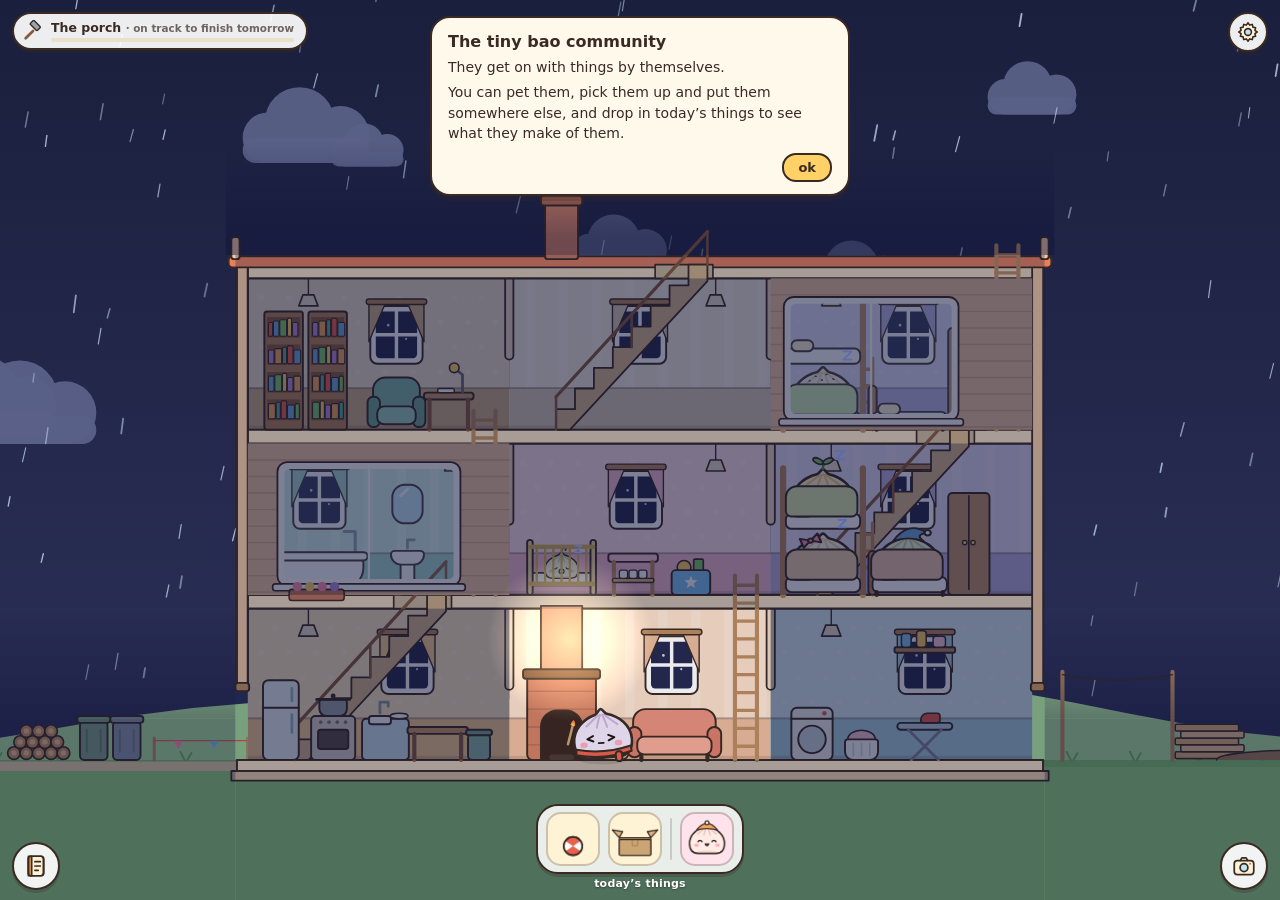
==== community/index.html @ a278aab9 "Volume sliders for music and sound effects in settings (v12) Full volume is the newly measured level" ====
<!DOCTYPE html>
<html lang="en">
<head>
  <meta charset="UTF-8" />
  <meta name="viewport" content="width=device-width, initial-scale=1.0, maximum-scale=1.0, user-scalable=no, viewport-fit=cover" />
  <meta name="apple-mobile-web-app-title" content="tiny bao">
  <meta name="apple-mobile-web-app-capable" content="yes">
  <meta name="theme-color" content="#70D4F1">
  <link rel="apple-touch-icon" href="/lilbao_351.png">
  <link rel="icon" type="image/png" href="/lilbao_351.png">
  <title>tiny bao community</title>
  <link rel="stylesheet" href="style.css?v=12">
</head>
<body>
  <canvas id="c" aria-label="A building full of tiny baos going about their day"></canvas>
  <button class="round" id="bSettings" aria-label="Settings" title="Settings"><svg viewBox="0 0 24 24"><path d="M12 2.8l1.6 2.3 2.7-.7.6 2.7 2.7.6-.7 2.7 2.3 1.6-2.3 1.6.7 2.7-2.7.6-.6 2.7-2.7-.7L12 21.2l-1.6-2.3-2.7.7-.6-2.7-2.7-.6.7-2.7L2.8 12l2.3-1.6-.7-2.7 2.7-.6.6-2.7 2.7.7z" fill="#FFF3D6"/><circle cx="12" cy="12" r="3.4" fill="#BFE6F5"/></svg><i class="dot" aria-hidden="true"></i></button>
  <div id="settings" hidden>
    <div class="bc st">
      <h2>Settings</h2>
      <div class="st-row"><span>Music</span><input type="range" class="vol" id="volMusic" min="0" max="100" step="1" aria-label="Music volume"><button class="sw" id="swMusic" role="switch" aria-checked="false"><i></i></button></div>
      <div class="st-row"><span>Sound effects</span><input type="range" class="vol" id="volSound" min="0" max="100" step="1" aria-label="Sound effects volume"><button class="sw" id="swSound" role="switch" aria-checked="true"><i></i></button></div>
      <h3>Updates</h3>
      <div class="st-row"><span id="stVersion"></span><button id="stUpdate">check for updates</button></div>
      <h3>Your community</h3>
      <p class="st-note">Every bao, the house, the photos and the diary live in this browser only. Save a copy to keep them safe or to move them to another device.</p>
      <div class="st-btns"><button id="stExport">save a copy</button><button id="stImport">restore from a copy</button></div>
      <div class="cardBtns"><button id="stDone">done</button></div>
    </div>
  </div>
  <button id="plans" aria-label="What the baos are building"></button>
  <div id="plansCard" hidden><div class="bc pc" id="pcBody"></div></div>
  <div id="tag" hidden></div>
  <div id="baoCard" hidden>
    <div class="bc">
      <canvas id="bcPic" width="160" height="140" aria-hidden="true"></canvas>
      <h2 id="bcTitle"></h2>
      <p id="bcAbout"></p>
      <label class="bcName">Name <input id="bcName" maxlength="14" autocomplete="off" spellcheck="false"></label>
      <div id="bcSwatches" role="radiogroup" aria-label="Colour"></div>
      <p id="bcErr"></p>
      <div class="cardBtns"><button id="bcCancel">not now</button><button id="bcOk">done</button></div>
    </div>
  </div>
  <div id="photoView" hidden>
    <img id="pvImg" alt="A photo of the community">
    <div class="pvBar"><span id="pvWhen"></span><span class="pvBtns"><button id="pvDel">delete</button><button id="pvClose" aria-label="Close"><svg viewBox="0 0 24 24" width="16" height="16"><path d="M5 5l14 14M19 5L5 19" stroke="currentColor" stroke-width="3" stroke-linecap="round"/></svg></button></span></div>
  </div>
  <div id="hint" hidden></div>

  <div id="card" hidden>
    <h2 id="cardTitle"></h2>
    <div id="cardBody"></div>
    <div class="cardBtns"><button id="cardDiary" hidden>read the diary</button><button id="cardOk">ok</button></div>
  </div>

  <div id="bar">
    <button class="round" id="bDiary" title="Diary" aria-label="Open the diary">
      <svg viewBox="0 0 24 24"><rect x="5" y="3" width="14" height="18" rx="2.5" fill="#FFF3D6"/><path d="M5 3h3v18H5z" fill="#F2A65A"/><path d="M11 8h5M11 12h5M11 16h3"/><rect x="5" y="3" width="14" height="18" rx="2.5" fill="none"/></svg>
    </button>
    <div id="tray">
      <div id="slots"></div>
      <div id="trayNote">today’s things</div>
    </div>
    <div class="right">
      <button class="round" id="bCam" title="Camera" aria-label="Take a photo">
        <svg viewBox="0 0 24 24"><rect x="3" y="7" width="18" height="13" rx="3" fill="#FFF3D6"/><path d="M8.5 7l1.5-2.5h4L15.5 7"/><circle cx="12" cy="13.5" r="3.6" fill="#BFE6F5"/><circle cx="17.6" cy="10" r=".9" fill="#E8604C" stroke="none"/></svg>
      </button>
    </div>
  </div>

  <div id="diary" hidden>
    <div class="book">
      <div class="bookTop"><span class="grab" aria-hidden="true"></span><div class="plate"><button class="jump" id="bookFirst" aria-label="First page" title="First page">«</button><h2 id="diaryTitle">Diary</h2><button class="jump" id="bookLast" aria-label="Latest page" title="Latest page">»</button></div><span id="bookNav"></span></div>
      <div class="pagesWrap"><span class="ribbon" aria-hidden="true"></span><div id="bookPages"></div><span class="edges" aria-hidden="true"></span></div>
      <p class="swipeHint" id="swipeHint" hidden>swipe down to close</p>
    </div>
    <input type="file" id="importFile" accept="application/json,.json" hidden>
  </div>
  </div>
  <script type="module" src="js/main.js?v=12"></script>
</body>
</html>
---- community/style.css ----
* { box-sizing: border-box; margin: 0; padding: 0; -webkit-tap-highlight-color: transparent; }
:root { --ink: #3a2a22; --paper: #FFF9EC; --font: ui-rounded, "SF Pro Rounded", "Hiragino Maru Gothic ProN", "Arial Rounded MT Bold", "Varela Round", "Nunito", system-ui, sans-serif; }
html, body { height: 100%; overflow: hidden; background: #70D4F1; font-family: var(--font); color: var(--ink); overscroll-behavior: none; }
canvas#c { position: fixed; inset: 0; width: 100%; height: 100%; display: block; touch-action: none; user-select: none; -webkit-user-select: none; }
button { font: inherit; color: inherit; cursor: pointer; border: none; background: none; }

#bar { position: fixed; left: 0; right: 0; bottom: 0; display: flex; align-items: flex-end; justify-content: space-between; gap: 8px;
  padding: 10px 12px calc(10px + env(safe-area-inset-bottom)); pointer-events: none; }
#bar > * { pointer-events: auto; }
.round { width: 48px; height: 48px; border-radius: 50%; background: rgba(255,255,255,.92); border: 2px solid var(--ink); display: grid; place-items: center;
  box-shadow: 0 3px 0 rgba(58,42,34,.25); transition: transform .12s; flex: none; }
.round:active { transform: translateY(2px); box-shadow: 0 1px 0 rgba(58,42,34,.25); }
.round svg { width: 26px; height: 26px; fill: none; stroke: var(--ink); stroke-width: 1.6; stroke-linecap: round; stroke-linejoin: round; }
.right { display: flex; gap: 8px; }

@keyframes pulse { 50% { box-shadow: 0 3px 0 rgba(58,42,34,.25), 0 0 0 6px rgba(255,120,90,.35); } }

#tray { display: flex; flex-direction: column; align-items: center; gap: 3px; min-width: 0; max-width: calc(100vw - 140px); }
#slots { max-width: 100%; flex-wrap: wrap; justify-content: center; display: flex; gap: 8px; padding: 6px 8px; background: rgba(255,255,255,.88); border: 2px solid var(--ink); border-radius: 22px; box-shadow: 0 3px 0 rgba(58,42,34,.25); }
.slot { width: 54px; height: 54px; border-radius: 15px; background: #FFF3D6; border: 2px solid rgba(58,42,34,.25); display: grid; place-items: center; touch-action: none; cursor: grab; transition: transform .12s; }
.slot canvas { pointer-events: none; width: 100% !important; height: 100% !important; display: block; }
.slot { overflow: hidden; padding: 1px; }
.slot.armed { background: #FFE08A; border-color: var(--ink); transform: translateY(-6px) scale(1.06); }
.slot.used { background: transparent; border-style: dashed; cursor: default; }
#trayNote { font-size: 11px; font-weight: 700; color: #fff; text-shadow: 0 1px 2px rgba(40,30,20,.55); letter-spacing: .02em; }
#ghost { position: fixed; pointer-events: none; z-index: 30; transform: translate(-50%, -70%) scale(1.15); filter: drop-shadow(0 6px 4px rgba(0,0,0,.2)); }

#tag { position: fixed; z-index: 5; transform: translate(-50%, -100%); background: #fff; border: 2px solid var(--ink); border-radius: 14px; padding: 4px 10px; font-size: 13px; font-weight: 700;
  white-space: nowrap; pointer-events: none; box-shadow: 0 2px 0 rgba(58,42,34,.2); }
#tag small { font-weight: 500; opacity: .75; font-size: 12px; }
#tag .edit { pointer-events: auto; margin-left: 6px; border: 1.5px solid var(--ink); border-radius: 50%; width: 24px; height: 24px; font-size: 12px; line-height: 1; background: #FFF3D6; vertical-align: middle; }
#hint { position: fixed; left: 50%; bottom: calc(112px + env(safe-area-inset-bottom)); transform: translateX(-50%); background: rgba(58,42,34,.85); color: #fff; padding: 6px 14px; border-radius: 16px; font-size: 13px; font-weight: 600; pointer-events: none; white-space: nowrap; }

#card { position: fixed; z-index: 20; left: 50%; top: max(16px, env(safe-area-inset-top)); transform: translateX(-50%); width: min(420px, calc(100vw - 24px)); background: var(--paper);
  border: 2px solid var(--ink); border-radius: 20px; padding: 14px 16px 12px; box-shadow: 0 5px 0 rgba(58,42,34,.22); animation: drop .35s cubic-bezier(.3,1.4,.5,1); }
@keyframes drop { from { transform: translate(-50%, -30px); opacity: 0; } }
#card h2 { font-size: 16px; margin-bottom: 6px; }
#cardBody { font-size: 14px; line-height: 1.45; }
#cardBody p { margin: 5px 0; }
.cardBtns { display: flex; justify-content: flex-end; gap: 8px; margin-top: 10px; }
.cardBtns button { border: 2px solid var(--ink); border-radius: 14px; padding: 5px 14px; font-weight: 700; font-size: 13px; background: #fff; }
#cardOk { background: #FFD166; }

#diary { position: fixed; inset: 0; z-index: 40; background: rgba(40,30,50,.35); display: grid; place-items: end center; }
#diary[hidden], #card[hidden], #tag[hidden], #hint[hidden] { display: none; }


@keyframes up { from { transform: translateY(40px); opacity: 0; } }



.bookHead button { width: 34px; height: 34px; padding: 0; border-radius: 50%; font-size: 20px; line-height: 1; border: 2px solid var(--ink); background: #fff; font-weight: 700; }
#bookPages { position: relative; margin: 0 auto; touch-action: none; user-select: none; -webkit-user-select: none; cursor: grab; }
#bookPages .layer { position: absolute; inset: 0; overflow: hidden; }

.page.measure { position: absolute; visibility: hidden; left: -9999px; }


.page.back { transform-origin: 0 0; background-color: #FDF4E1; }
.page.blank { background-image: none; background-color: #F6EBD3; }
.backwrap { position: absolute; inset: 0; filter: drop-shadow(0 0 6px rgba(60,40,20,.35)); pointer-events: none; }
.page .shade { position: absolute; inset: 0; pointer-events: none; }
.page h3 { font-size: 12px; text-transform: uppercase; letter-spacing: .08em; color: #B5654A; margin: 0; line-height: 30px; }
.page p { font-size: 16px; line-height: 30px; margin: 0; }
.page p.empty { opacity: .6; font-style: italic; }

.nm { font-weight: 800; }
.page .earlier { display: block; margin: 0 auto; border: 2px solid var(--ink); border-radius: 14px; background: #fff; padding: 2px 14px; font-weight: 700; font-size: 13px; line-height: 24px; }
.nm.live { cursor: pointer; text-decoration: underline dotted 1.5px; text-underline-offset: 3px; }
.photos { display: grid; grid-template-columns: 1fr 1fr; gap: 12px; padding-top: 6px; }
.photos figure { background: #fff; padding: 6px 6px 4px; border: 1.5px solid rgba(58,42,34,.35); box-shadow: 0 2px 4px rgba(0,0,0,.12); transform: rotate(-1.2deg); }
.photos figure:nth-child(even) { transform: rotate(1.4deg); }
.photos img { width: 100%; display: block; aspect-ratio: 4 / 3; object-fit: cover; }
.photos figcaption { font-size: 11px; text-align: center; padding-top: 3px; opacity: .7; }


#home { position: fixed; left: 12px; top: max(10px, env(safe-area-inset-top)); z-index: 3; font-size: 12px; font-weight: 800; color: #fff; text-decoration: none; text-shadow: 0 1px 2px rgba(40,30,20,.5); opacity: .85; }




.slot.bao { background: #FFE3EC; }
.slot.bao.used { background: transparent; }
#slots .sep { width: 2px; align-self: stretch; margin: 6px 0; background: rgba(58,42,34,.18); border-radius: 2px; }
@media (max-width: 430px) { #slots { gap: 5px; padding: 5px 6px; } .slot { width: 49px; height: 49px; border-radius: 13px; } }




#baoCard { position: fixed; inset: 0; z-index: 45; background: rgba(40,30,50,.35); display: grid; place-items: center; padding: 16px; }
#baoCard[hidden], #photoView[hidden] { display: none; }
.bc { width: min(360px, 100%); background: var(--paper); border: 2px solid var(--ink); border-radius: 22px; padding: 14px 18px 14px; text-align: center; box-shadow: 0 6px 0 rgba(58,42,34,.22); animation: drop .35s cubic-bezier(.3,1.4,.5,1); }
#bcPic { width: 160px; height: 140px; display: block; margin: -2px auto 0; }
.bc h2 { font-size: 20px; margin: 2px 0 4px; }
#bcAbout { font-size: 14px; line-height: 1.4; opacity: .85; margin-bottom: 10px; }
.bcName { display: flex; align-items: center; gap: 8px; justify-content: center; font-weight: 700; font-size: 14px; }
.bcName input { font: inherit; font-weight: 700; font-size: 17px; width: 11em; padding: 6px 10px; border: 2px solid var(--ink); border-radius: 12px; background: #fff; text-align: center; color: var(--ink); }
#bcSwatches { display: flex; flex-wrap: wrap; justify-content: center; gap: 8px; margin: 12px 0 2px; }
#bcSwatches button { width: 30px; height: 30px; border-radius: 50%; border: 2px solid rgba(58,42,34,.45); padding: 0; }
#bcSwatches button.on { border-color: var(--ink); box-shadow: 0 0 0 3px #FFD166; }
#bcErr { min-height: 18px; font-size: 13px; color: #C0392B; font-weight: 700; margin-top: 4px; }
.bc .cardBtns { justify-content: center; }
#bcOk { background: #FFD166; }
#bcOk:disabled { opacity: .4; cursor: default; }
#photoView { position: fixed; inset: 0; z-index: 60; background: rgba(20,14,10,.92); display: flex; flex-direction: column; align-items: center; justify-content: center; padding: max(12px, env(safe-area-inset-top)) 12px max(12px, env(safe-area-inset-bottom)); touch-action: none; }
#pvImg { max-width: 100%; max-height: calc(100% - 64px); border: 6px solid #fff; border-radius: 4px; box-shadow: 0 8px 30px rgba(0,0,0,.4); transition: transform .2s ease; }
.pvBar { display: flex; justify-content: space-between; align-items: center; gap: 12px; width: min(100%, 720px); margin-top: 12px; color: #fff; font-size: 14px; font-weight: 700; }
.pvBtns { display: flex; gap: 8px; }
.pvBar button { border: 2px solid #fff; color: #fff; background: transparent; border-radius: 14px; padding: 6px 14px; font-weight: 700; }
.pvBar button.sure { background: #E8604C; border-color: #E8604C; }
#pvClose { width: 36px; height: 36px; padding: 0; border-radius: 50%; display: grid; place-items: center; }
#pvClose svg { display: block; }

#plans { position: fixed; z-index: 4; left: 12px; top: max(12px, env(safe-area-inset-top)); max-width: calc(100vw - 140px); display: flex; align-items: center; gap: 7px; padding: 6px 12px 6px 8px;
  background: rgba(255,255,255,.92); border: 2px solid var(--ink); border-radius: 20px; box-shadow: 0 3px 0 rgba(58,42,34,.25); font-size: 12.5px; font-weight: 700; text-align: left; }
#plans .ic { flex: none; width: 22px; height: 22px; }
#plans .tx { overflow: hidden; text-overflow: ellipsis; white-space: nowrap; }
#plans .tx small { font-weight: 600; opacity: .7; }
#plans .bar { display: block; height: 4px; border-radius: 3px; background: #EADFCB; margin-top: 3px; overflow: hidden; }
#plans .bar i { display: block; height: 100%; background: #7CC96B; }
#plans.ask { background: #FFF1C2; animation: nudge 2.4s ease-in-out infinite; }
@keyframes nudge { 0%, 80%, 100% { transform: none; } 85% { transform: rotate(-2deg); } 90% { transform: rotate(2deg); } 95% { transform: rotate(-1deg); } }
#plansCard { position: fixed; inset: 0; z-index: 45; background: rgba(40,30,50,.35); display: grid; place-items: center; padding: 16px; }
#plansCard[hidden] { display: none; }
.pc { text-align: left; width: min(400px, 100%); }
.pc h2 { font-size: 18px; margin-bottom: 8px; }
.pc .now { background: #fff; border: 2px solid rgba(58,42,34,.25); border-radius: 14px; padding: 10px 12px; }
.pc .now b { font-size: 16px; }
.pc .now span { display: block; font-size: 13px; opacity: .8; margin-top: 2px; }
.pc .bar { height: 10px; border-radius: 6px; background: #EADFCB; margin: 8px 0 4px; overflow: hidden; border: 1.5px solid rgba(58,42,34,.3); }
.pc .bar i { display: block; height: 100%; background: #7CC96B; }
.pc .now small { font-size: 12.5px; font-weight: 700; }
.pc h3 { font-size: 14px; margin: 14px 0 8px; }
.pc .opts { display: grid; grid-template-columns: 1fr 1fr; gap: 8px; }
.pc .opts button { text-align: left; border: 2px solid var(--ink); border-radius: 14px; background: #fff; padding: 9px 10px; font-weight: 800; font-size: 14px; line-height: 1.25; }
.pc .opts button small { display: block; font-weight: 500; font-size: 12px; opacity: .75; margin-top: 3px; }
.pc .opts button.on { background: #FFE08A; box-shadow: 0 0 0 3px #FFD166; }
.pc .note { font-size: 12.5px; opacity: .8; margin-top: 10px; line-height: 1.4; }

/* ---------- the workshop ---------- */
.ws-banner { position: fixed; z-index: 70; left: 50%; top: calc(max(12px, env(safe-area-inset-top)) + 50px); transform: translateX(-50%); display: flex; align-items: center; gap: 6px; padding: 4px 6px 4px 12px;
  background: #3a2a22; color: #FFD166; border-radius: 16px; font-size: 12px; font-weight: 700; box-shadow: 0 3px 0 rgba(0,0,0,.2); white-space: nowrap; }
.ws-banner button { border: 1.5px solid #FFD166; color: #FFD166; background: transparent; border-radius: 12px; padding: 2px 10px; font-weight: 700; font-size: 12px; }
.ws-door { position: fixed; inset: 0; z-index: 75; background: rgba(40,30,50,.45); display: grid; place-items: center; padding: 16px; }
.ws-door .bc { text-align: left; } .ws-door p { font-size: 14px; line-height: 1.45; margin: 4px 0 10px; }
.ws-stack { flex-direction: column; align-items: stretch; } .ws-stack button { width: 100%; }
.ws-panel { position: fixed; z-index: 66; left: 50%; bottom: 0; transform: translateX(-50%); width: min(560px, 100vw); max-height: 62vh; overflow-y: auto; background: #2f2620; color: #FCEFD8;
  border: 2px solid #FFD166; border-bottom: none; border-radius: 18px 18px 0 0; padding: 0 12px calc(12px + env(safe-area-inset-bottom)); font-size: 13px; -webkit-overflow-scrolling: touch; }
.ws-panel[hidden] { display: none; }
.ws-panel .g-head { position: sticky; top: 0; background: #2f2620; display: flex; align-items: center; gap: 10px; padding: 10px 0 8px; z-index: 1; }
.ws-panel .g-head b { color: #FFD166; font-size: 15px; } .ws-panel .g-head span { flex: 1; opacity: .8; }
.ws-panel button { border: 1.5px solid #FCEFD8; background: transparent; color: #FCEFD8; border-radius: 10px; padding: 4px 9px; font-weight: 700; font-size: 12.5px; }
.ws-panel button.on { background: #FFD166; color: #3a2a22; border-color: #FFD166; }
.ws-panel button:disabled { opacity: .35; }
.ws-panel .g-x { width: 30px; height: 30px; padding: 0; border-radius: 50%; font-size: 18px; line-height: 1; }
.ws-panel details { border-top: 1px solid rgba(255,255,255,.12); padding: 6px 0; }
.ws-panel summary { font-weight: 800; color: #FFD166; cursor: pointer; padding: 3px 0; }
.ws-panel .g-row { display: flex; align-items: center; gap: 6px; margin: 6px 0; flex-wrap: wrap; } .ws-panel .g-row > span { min-width: 44px; opacity: .75; }
.ws-panel .g-grid { display: grid; gap: 6px; margin: 6px 0; } .ws-panel .g-items { grid-template-columns: repeat(auto-fill, minmax(44px, 1fr)); }
.ws-panel .g-items button { padding: 3px; background: #FFF3D6; border-color: transparent; border-radius: 10px; display: grid; place-items: center; }
.ws-panel .g-baos { grid-template-columns: repeat(auto-fill, minmax(60px, 1fr)); }
.ws-panel .g-baos button { padding: 3px 2px; background: #FFE3EC; color: #3a2a22; border-color: transparent; display: grid; justify-items: center; gap: 1px; }
.ws-panel .g-baos small { font-size: 10.5px; font-weight: 700; }
.ws-panel .g-foot { border-top: 1px solid rgba(255,255,255,.12); padding-top: 10px; justify-content: space-between; }

.slot { flex: none; }

/* ---------- the diary: a cloth-covered notebook ---------- */
.book { touch-action: none; transition: transform .25s ease; max-width: 100vw; position: relative; display: flex; flex-direction: column; align-items: center;
  background: #C97B5A; border: 2px solid var(--ink); border-bottom: none; border-radius: 24px 24px 0 0; padding: 8px 9px calc(16px + env(safe-area-inset-bottom));
  box-shadow: inset 0 0 0 5px #C97B5A, inset 0 0 0 6.5px rgba(255,240,220,.55), 0 -4px 0 rgba(58,42,34,.15); animation: up .28s ease-out; }
@media (min-width: 700px) { #diary { place-items: center; } .book { border-bottom: 2px solid var(--ink); border-radius: 24px; padding-bottom: 20px; } }
@keyframes up { from { transform: translateY(40px); opacity: 0; } }
.bookTop { position: relative; width: 100%; display: flex; flex-direction: column; align-items: center; padding: 4px 0 10px; }
.bookTop .grab { width: 38px; height: 5px; border-radius: 3px; background: rgba(255,240,220,.7); margin-bottom: 8px; }
.bookTop h2 { font-size: 15px; background: #FFF3D6; border: 2px solid var(--ink); border-radius: 10px; padding: 3px 14px; box-shadow: 0 2px 0 rgba(58,42,34,.25); }
#bookNav { margin-top: 5px; font-size: 11px; font-weight: 700; color: #FFF3D6; opacity: .85; }
.pagesWrap { position: relative; margin-bottom: 6px; }
#bookPages { position: relative; touch-action: none; user-select: none; -webkit-user-select: none; cursor: grab; border-radius: 8px; }
#bookPages .layer { position: absolute; inset: 0; overflow: hidden; border-radius: 8px; }
/* a hint of the pages underneath, and a ribbon tucked in at the top */
.pagesWrap .edges { position: absolute; left: 3px; right: 3px; bottom: -6px; height: 6px; border-radius: 0 0 6px 6px;
  background: repeating-linear-gradient(#FBF1DC 0 1.5px, #E2D2B4 1.5px 2px); border: 1.5px solid rgba(58,42,34,.45); border-top: none; z-index: -1; }
.pagesWrap .ribbon { position: absolute; right: 16%; top: -14px; width: 11px; height: calc(100% + 34px); background: #E8604C; border-left: 1.5px solid rgba(58,42,34,.4); border-right: 1.5px solid rgba(58,42,34,.4);
  clip-path: polygon(0 0, 100% 0, 100% 100%, 50% calc(100% - 7px), 0 100%); z-index: 0; }
#bookPages { z-index: 1; }
.pagesWrap .ribbon { z-index: 0; }
/* each page: margins all round, ruled lines only where the writing goes */
.page { position: absolute; top: 0; padding: 22px 22px 36px 30px; overflow: hidden;
  background: repeating-linear-gradient(transparent 0 29px, rgba(111,168,220,.25) 29px 30px) content-box, linear-gradient(90deg, transparent 21px, rgba(232,96,76,.28) 21px 22px, transparent 22px), var(--paper); }
.page .pno { position: absolute; bottom: 11px; left: 0; right: 0; text-align: center; font-size: 11px; opacity: .45; font-style: italic; }
.page.pg-left { box-shadow: inset -16px 0 16px -14px rgba(90,60,30,.4); }
.page.pg-right { box-shadow: inset 16px 0 16px -14px rgba(90,60,30,.4); }
.page.endpaper { background: #F3E5C8; }
.endpaper .about { display: flex; flex-direction: column; align-items: center; text-align: center; gap: 12px; padding-top: 24px; }
.endpaper .about h3 { color: #B5654A; }
.endpaper .about p { line-height: 1.45; font-size: 14px; }
.endpaper .about button { display: block; min-width: 200px; border: 2px solid var(--ink); border-radius: 14px; background: #fff; padding: 6px 14px; font-weight: 700; font-size: 14px; }
.endpaper .about small { font-size: 12px; opacity: .6; margin-top: 6px; }

/* long cards (an update after many versions) scroll instead of running off the screen */
#card { max-height: calc(100vh - 32px - env(safe-area-inset-top)); overflow-y: auto; -webkit-overflow-scrolling: touch; }





#plans { max-width: calc(100vw - 92px); }

#bSettings { position: fixed; z-index: 4; right: 12px; top: max(12px, env(safe-area-inset-top)); width: 40px; height: 40px; }
#bSettings svg { width: 24px; height: 24px; }
#bSettings .dot { position: absolute; top: 2px; right: 2px; width: 10px; height: 10px; border-radius: 50%; background: #E8604C; border: 1.5px solid #fff; display: none; }
#bSettings.new .dot { display: block; } #bSettings.new { animation: nudge 2.4s ease-in-out infinite; }
#settings { position: fixed; inset: 0; z-index: 45; background: rgba(40,30,50,.35); display: grid; place-items: center; padding: 16px; }
#settings[hidden] { display: none; }
.st { text-align: left; width: min(380px, 100%); }
.st h2 { font-size: 19px; margin-bottom: 6px; }
.st h3 { font-size: 12px; text-transform: uppercase; letter-spacing: .08em; color: #B5654A; margin: 14px 0 4px; }
.st-row { display: flex; align-items: center; justify-content: space-between; gap: 10px; padding: 7px 0; font-size: 15px; font-weight: 700; }
.st-row + .st-row { border-top: 1px dashed rgba(58,42,34,.2); }
.st-row button:not(.sw), .st-btns button { border: 2px solid var(--ink); border-radius: 14px; background: #fff; padding: 5px 12px; font-weight: 700; font-size: 13px; }
#stUpdate.new { background: #FFD166; }
#stVersion { font-weight: 600; font-size: 13.5px; opacity: .8; }
.st-note { font-size: 13px; line-height: 1.4; opacity: .85; }
.st-btns { display: flex; flex-wrap: wrap; gap: 8px; margin-top: 8px; }
.st-row .vol { flex: 1; min-width: 0; margin: 0 4px; accent-color: #7CC96B; height: 28px; cursor: pointer; }
.st-row .vol.off { opacity: .45; }
.st-row:has(.vol) > span { width: 7.2em; flex: none; }
.sw { width: 50px; height: 28px; border-radius: 16px; border: 2px solid var(--ink); background: #E9E0D0; position: relative; padding: 0; flex: none; transition: background .15s; }
.sw i { position: absolute; top: 2px; left: 2px; width: 20px; height: 20px; border-radius: 50%; background: #fff; border: 1.5px solid var(--ink); transition: left .15s; }
.sw[aria-checked="true"] { background: #7CC96B; } .sw[aria-checked="true"] i { left: 24px; }
.bookTop .plate { display: flex; align-items: center; gap: 10px; }
.bookTop .jump { width: 30px; height: 30px; border-radius: 50%; border: 2px solid var(--ink); background: #FFF3D6; font-size: 17px; font-weight: 800; line-height: 1; padding: 0 0 2px; color: var(--ink); }
.bookTop .jump:disabled { opacity: .4; }
.swipeHint { margin: 8px 0 -6px; font-size: 12px; font-weight: 700; color: #FFF3D6; opacity: .9; text-align: center; }
.swipeHint[hidden] { display: none; }
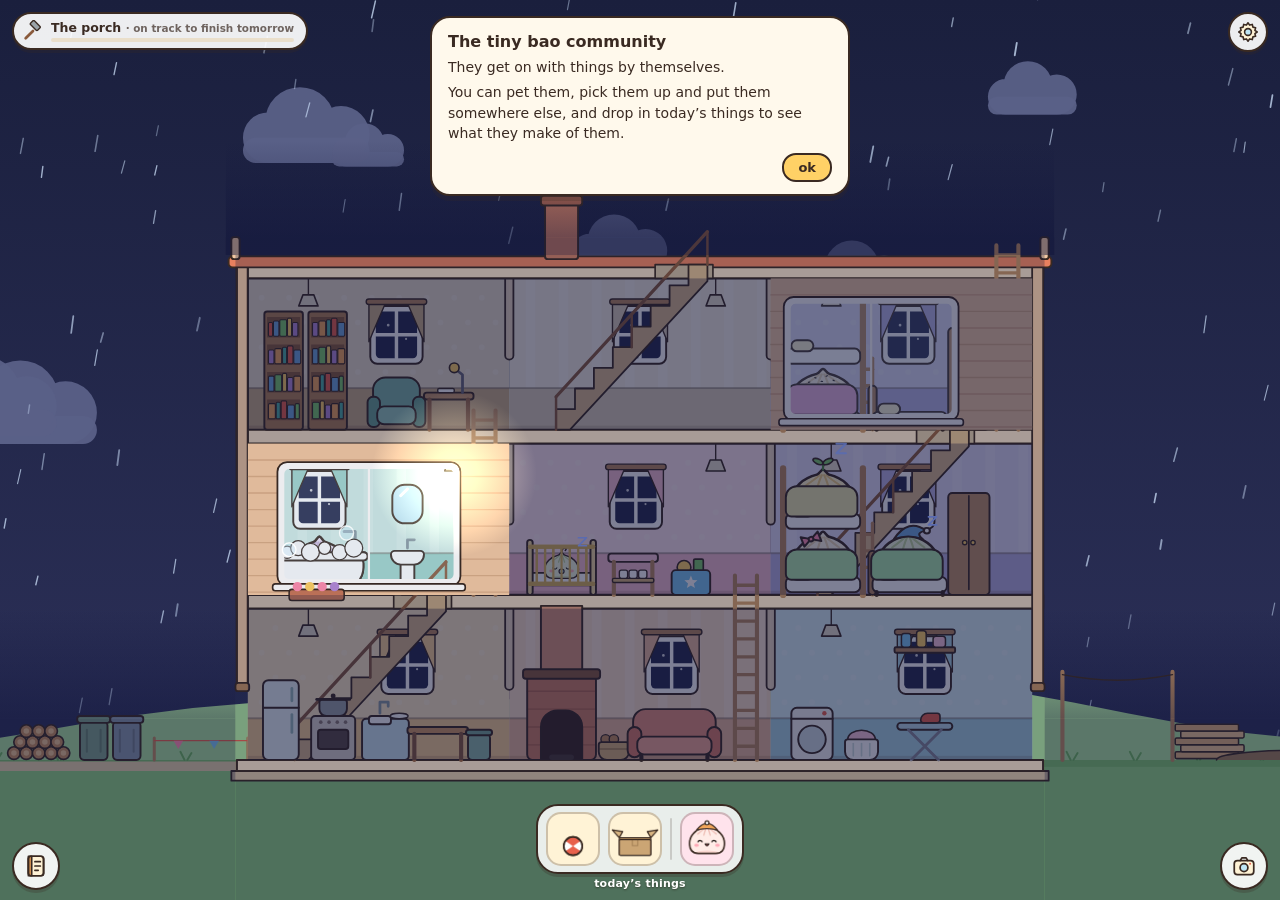
==== commit 527ab19d: "Speaker mute buttons beside the volume sliders; tap a bao's name to open their card (v12) The on/off" ====
--- a/community/index.html
+++ b/community/index.html
@@ -17,8 +17,8 @@
   <div id="settings" hidden>
     <div class="bc st">
       <h2>Settings</h2>
-      <div class="st-row"><span>Music</span><input type="range" class="vol" id="volMusic" min="0" max="100" step="1" aria-label="Music volume"><button class="sw" id="swMusic" role="switch" aria-checked="false"><i></i></button></div>
-      <div class="st-row"><span>Sound effects</span><input type="range" class="vol" id="volSound" min="0" max="100" step="1" aria-label="Sound effects volume"><button class="sw" id="swSound" role="switch" aria-checked="true"><i></i></button></div>
+      <div class="st-row"><span>Music</span><button class="spk" id="swMusic" aria-pressed="true" aria-label="Turn music on"><svg viewBox="0 0 24 24" aria-hidden="true"><path class="body" d="M3.5 9.2h3.8l4.9-4v13.6l-4.9-4H3.5z"/><path class="on" d="M15.6 9.4a3.6 3.6 0 0 1 0 5.2M18.2 6.8a7.3 7.3 0 0 1 0 10.4"/><path class="off" d="M15.8 9.6l4.8 4.8M20.6 9.6l-4.8 4.8"/></svg></button><input type="range" class="vol" id="volMusic" min="0" max="100" step="1" aria-label="Music volume"></div>
+      <div class="st-row"><span>Sound effects</span><button class="spk" id="swSound" aria-pressed="false" aria-label="Mute sound effects"><svg viewBox="0 0 24 24" aria-hidden="true"><path class="body" d="M3.5 9.2h3.8l4.9-4v13.6l-4.9-4H3.5z"/><path class="on" d="M15.6 9.4a3.6 3.6 0 0 1 0 5.2M18.2 6.8a7.3 7.3 0 0 1 0 10.4"/><path class="off" d="M15.8 9.6l4.8 4.8M20.6 9.6l-4.8 4.8"/></svg></button><input type="range" class="vol" id="volSound" min="0" max="100" step="1" aria-label="Sound effects volume"></div>
       <h3>Updates</h3>
       <div class="st-row"><span id="stVersion"></span><button id="stUpdate">check for updates</button></div>
       <h3>Your community</h3>
@@ -29,7 +29,7 @@
   </div>
   <button id="plans" aria-label="What the baos are building"></button>
   <div id="plansCard" hidden><div class="bc pc" id="pcBody"></div></div>
-  <div id="tag" hidden></div>
+  <div id="tag" role="button" tabindex="0" hidden></div>
   <div id="baoCard" hidden>
     <div class="bc">
       <canvas id="bcPic" width="160" height="140" aria-hidden="true"></canvas>
--- a/community/style.css
+++ b/community/style.css
@@ -26,9 +26,8 @@
 #ghost { position: fixed; pointer-events: none; z-index: 30; transform: translate(-50%, -70%) scale(1.15); filter: drop-shadow(0 6px 4px rgba(0,0,0,.2)); }
 
 #tag { position: fixed; z-index: 5; transform: translate(-50%, -100%); background: #fff; border: 2px solid var(--ink); border-radius: 14px; padding: 4px 10px; font-size: 13px; font-weight: 700;
-  white-space: nowrap; pointer-events: none; box-shadow: 0 2px 0 rgba(58,42,34,.2); }
+  white-space: nowrap; pointer-events: auto; cursor: pointer; box-shadow: 0 2px 0 rgba(58,42,34,.2); }
 #tag small { font-weight: 500; opacity: .75; font-size: 12px; }
-#tag .edit { pointer-events: auto; margin-left: 6px; border: 1.5px solid var(--ink); border-radius: 50%; width: 24px; height: 24px; font-size: 12px; line-height: 1; background: #FFF3D6; vertical-align: middle; }
 #hint { position: fixed; left: 50%; bottom: calc(112px + env(safe-area-inset-bottom)); transform: translateX(-50%); background: rgba(58,42,34,.85); color: #fff; padding: 6px 14px; border-radius: 16px; font-size: 13px; font-weight: 600; pointer-events: none; white-space: nowrap; }
 
 #card { position: fixed; z-index: 20; left: 50%; top: max(16px, env(safe-area-inset-top)); transform: translateX(-50%); width: min(420px, calc(100vw - 24px)); background: var(--paper);
@@ -218,7 +217,7 @@
 .st h3 { font-size: 12px; text-transform: uppercase; letter-spacing: .08em; color: #B5654A; margin: 14px 0 4px; }
 .st-row { display: flex; align-items: center; justify-content: space-between; gap: 10px; padding: 7px 0; font-size: 15px; font-weight: 700; }
 .st-row + .st-row { border-top: 1px dashed rgba(58,42,34,.2); }
-.st-row button:not(.sw), .st-btns button { border: 2px solid var(--ink); border-radius: 14px; background: #fff; padding: 5px 12px; font-weight: 700; font-size: 13px; }
+.st-row button:not(.spk), .st-btns button { border: 2px solid var(--ink); border-radius: 14px; background: #fff; padding: 5px 12px; font-weight: 700; font-size: 13px; }
 #stUpdate.new { background: #FFD166; }
 #stVersion { font-weight: 600; font-size: 13.5px; opacity: .8; }
 .st-note { font-size: 13px; line-height: 1.4; opacity: .85; }
@@ -226,9 +225,10 @@
 .st-row .vol { flex: 1; min-width: 0; margin: 0 4px; accent-color: #7CC96B; height: 28px; cursor: pointer; }
 .st-row .vol.off { opacity: .45; }
 .st-row:has(.vol) > span { width: 7.2em; flex: none; }
-.sw { width: 50px; height: 28px; border-radius: 16px; border: 2px solid var(--ink); background: #E9E0D0; position: relative; padding: 0; flex: none; transition: background .15s; }
-.sw i { position: absolute; top: 2px; left: 2px; width: 20px; height: 20px; border-radius: 50%; background: #fff; border: 1.5px solid var(--ink); transition: left .15s; }
-.sw[aria-checked="true"] { background: #7CC96B; } .sw[aria-checked="true"] i { left: 24px; }
+.spk { width: 36px; height: 36px; flex: none; border-radius: 50%; border: 2px solid var(--ink); background: #fff; padding: 0; display: grid; place-items: center; cursor: pointer; }
+.spk svg { width: 22px; height: 22px; fill: none; stroke: var(--ink); stroke-width: 1.8; stroke-linecap: round; stroke-linejoin: round; }
+.spk .body { fill: #FFF3D6; } .spk .off { display: none; }
+.spk[aria-pressed="true"] { background: #E9E0D0; } .spk[aria-pressed="true"] .on { display: none; } .spk[aria-pressed="true"] .off { display: inline; }
 .bookTop .plate { display: flex; align-items: center; gap: 10px; }
 .bookTop .jump { width: 30px; height: 30px; border-radius: 50%; border: 2px solid var(--ink); background: #FFF3D6; font-size: 17px; font-weight: 800; line-height: 1; padding: 0 0 2px; color: var(--ink); }
 .bookTop .jump:disabled { opacity: .4; }
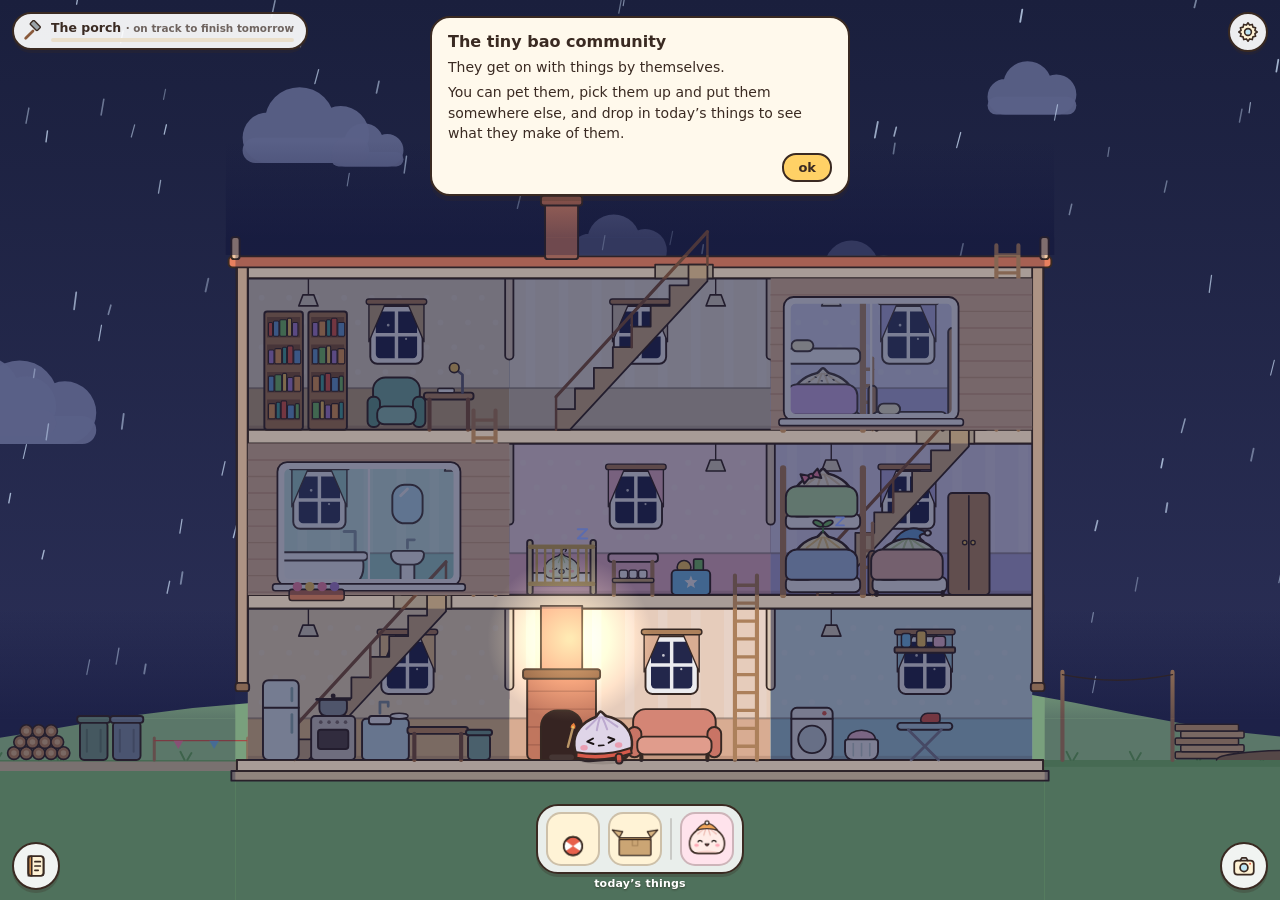
==== commit 0ee5869f: "Diary: correct first-person grammar when the writer is in a sentence (v13) The writer's name becomes" ====
--- a/community/index.html
+++ b/community/index.html
@@ -9,7 +9,7 @@
   <link rel="apple-touch-icon" href="/lilbao_351.png">
   <link rel="icon" type="image/png" href="/lilbao_351.png">
   <title>tiny bao community</title>
-  <link rel="stylesheet" href="style.css?v=12">
+  <link rel="stylesheet" href="style.css?v=13">
 </head>
 <body>
   <canvas id="c" aria-label="A building full of tiny baos going about their day"></canvas>
@@ -77,6 +77,6 @@
     <input type="file" id="importFile" accept="application/json,.json" hidden>
   </div>
   </div>
-  <script type="module" src="js/main.js?v=12"></script>
+  <script type="module" src="js/main.js?v=13"></script>
 </body>
 </html>
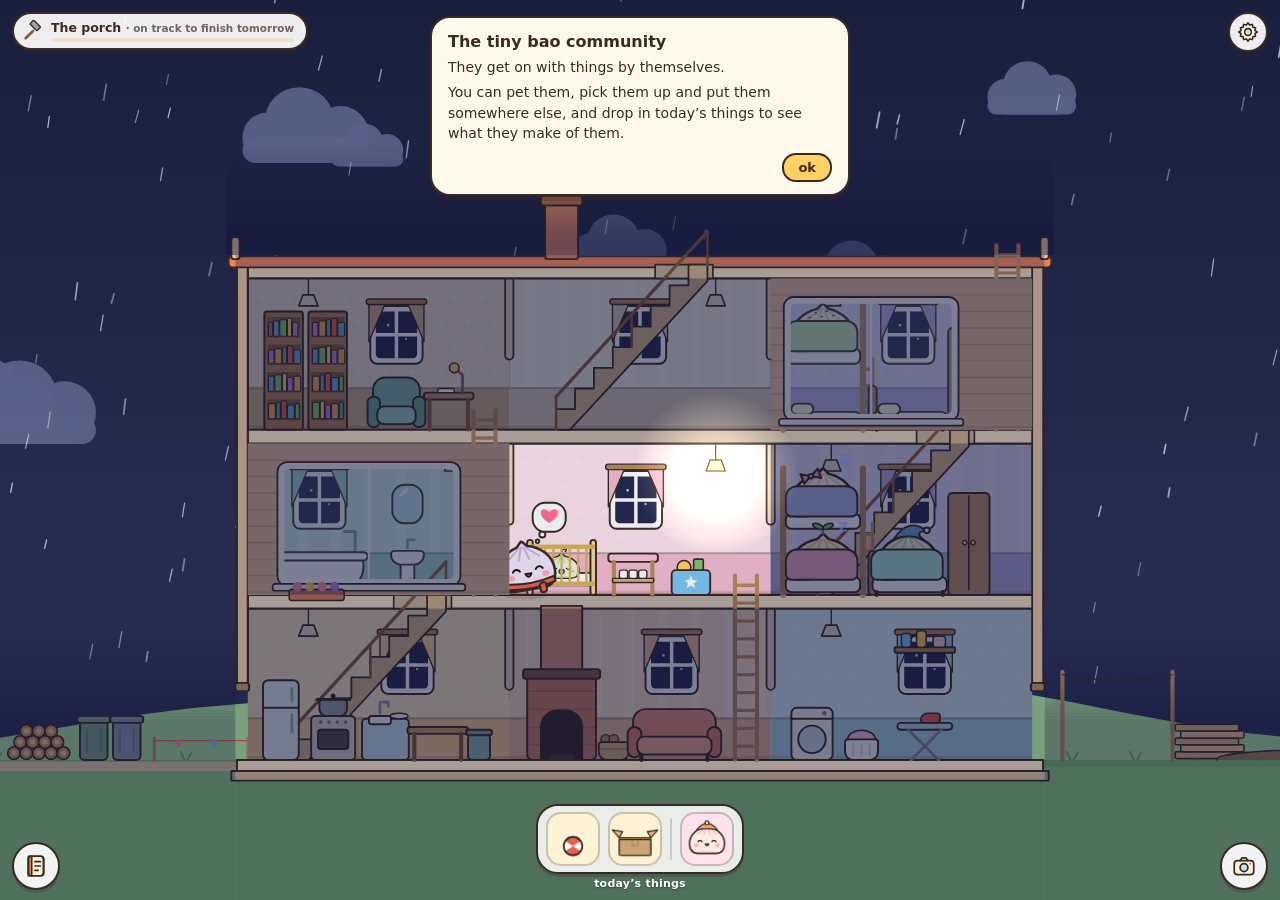
==== commit 8b04aa6c: "The diary becomes a spiral notebook on a table (v13) One day to a page in handwriting (Patrick Hand," ====
--- a/community/index.html
+++ b/community/index.html
@@ -54,7 +54,7 @@
   </div>
 
   <div id="bar">
-    <button class="round" id="bDiary" title="Diary" aria-label="Open the diary">
+    <button class="round" id="bDiary" title="Diary" aria-label="Open the diary"><i class="dot" aria-hidden="true"></i>
       <svg viewBox="0 0 24 24"><rect x="5" y="3" width="14" height="18" rx="2.5" fill="#FFF3D6"/><path d="M5 3h3v18H5z" fill="#F2A65A"/><path d="M11 8h5M11 12h5M11 16h3"/><rect x="5" y="3" width="14" height="18" rx="2.5" fill="none"/></svg>
     </button>
     <div id="tray">
@@ -69,10 +69,27 @@
   </div>
 
   <div id="diary" hidden>
-    <div class="book">
-      <div class="bookTop"><span class="grab" aria-hidden="true"></span><div class="plate"><button class="jump" id="bookFirst" aria-label="First page" title="First page">«</button><h2 id="diaryTitle">Diary</h2><button class="jump" id="bookLast" aria-label="Latest page" title="Latest page">»</button></div><span id="bookNav"></span></div>
-      <div class="pagesWrap"><span class="ribbon" aria-hidden="true"></span><div id="bookPages"></div><span class="edges" aria-hidden="true"></span></div>
-      <p class="swipeHint" id="swipeHint" hidden>swipe down to close</p>
+    <div class="table" id="nbTable">
+      <svg class="prop stain" viewBox="0 0 120 120" aria-hidden="true"><circle cx="60" cy="60" r="34" fill="none" stroke="#9A6542" stroke-width="5" opacity=".55"/></svg>
+      <svg class="prop pencil" viewBox="0 0 150 40" aria-hidden="true" fill="none" stroke="#3A2E2A" stroke-width="2.2" stroke-linejoin="round"><rect x="20" y="12" width="104" height="14" rx="2" fill="#F2C14E"/><path d="M124 12 L142 19 L124 26 Z" fill="#F1D9B5"/><path d="M137 17 L142 19 L137 21 Z" fill="#3A2E2A"/><rect x="6" y="12" width="14" height="14" rx="3" fill="#E58C9A"/></svg>
+      <div class="nb" id="nb">
+        <div class="rings" aria-hidden="true"><i></i><i></i><i></i><i></i><i></i><i></i><i></i><i></i><i></i><i></i><i></i><i></i></div>
+        <div class="sheet" id="nbSheet"></div>
+        <button class="ribbon" id="nbRibbon" aria-label="Back to today" title="Back to today"><i></i></button>
+      </div>
+      <div class="cover" id="nbCover" hidden>
+        <svg class="prop mug" viewBox="0 0 110 110" aria-hidden="true" fill="none" stroke="#3A2E2A" stroke-width="2.5"><circle cx="55" cy="55" r="40" fill="#E8DCCB"/><circle cx="55" cy="55" r="30" fill="#7A4A30"/><path d="M44 44 C 48 40, 54 40, 58 44" stroke="#F4EEE2" stroke-width="2" opacity=".6"/></svg>
+        <button class="closed" id="nbOpen" aria-label="Open the diary: there is a new page">
+          <span class="spine" aria-hidden="true"></span><span class="band" aria-hidden="true"></span>
+          <span class="label"><b id="nbCoverName">The diary</b><small>private!! (sort of)</small></span>
+          <svg class="coverBao" width="80" height="70" viewBox="0 0 80 70" aria-hidden="true" fill="none" stroke="#3A2E2A" stroke-width="2.5" stroke-linecap="round" stroke-linejoin="round"><path d="M8 60 C 4 40, 18 22, 34 18 C 37 12, 43 12, 46 18 C 62 22, 76 40, 72 60 Z" fill="#FFF3DC"/><path d="M34 18 C 36 26, 44 26, 46 18" stroke-width="1.8"/><path d="M30 42 L32 42.4 M48 42 L50 42.4" stroke-width="3.4"/><path d="M36 48 C 38 51, 42 51, 44 48"/><circle cx="24" cy="48" r="4" fill="#F2A7A7" stroke="none"/><circle cx="56" cy="48" r="4" fill="#F2A7A7" stroke="none"/></svg>
+          <span class="sticky" aria-hidden="true">new<br>page!</span>
+          <span class="cribbon" aria-hidden="true"></span>
+        </button>
+        <p class="tapRead">tap to read</p>
+      </div>
+      <div class="picker" id="nbPicker" hidden><div class="pk" id="nbPick" role="dialog" aria-label="Choose a day"></div></div>
+      <p class="closeHint">tap the table to close</p>
     </div>
     <input type="file" id="importFile" accept="application/json,.json" hidden>
   </div>
--- a/community/style.css
+++ b/community/style.css
@@ -40,37 +40,10 @@
 .cardBtns button { border: 2px solid var(--ink); border-radius: 14px; padding: 5px 14px; font-weight: 700; font-size: 13px; background: #fff; }
 #cardOk { background: #FFD166; }
 
-#diary { position: fixed; inset: 0; z-index: 40; background: rgba(40,30,50,.35); display: grid; place-items: end center; }
+#diary { position: fixed; inset: 0; z-index: 40; }
 #diary[hidden], #card[hidden], #tag[hidden], #hint[hidden] { display: none; }
 
 
-@keyframes up { from { transform: translateY(40px); opacity: 0; } }
-
-
-
-.bookHead button { width: 34px; height: 34px; padding: 0; border-radius: 50%; font-size: 20px; line-height: 1; border: 2px solid var(--ink); background: #fff; font-weight: 700; }
-#bookPages { position: relative; margin: 0 auto; touch-action: none; user-select: none; -webkit-user-select: none; cursor: grab; }
-#bookPages .layer { position: absolute; inset: 0; overflow: hidden; }
-
-.page.measure { position: absolute; visibility: hidden; left: -9999px; }
-
-
-.page.back { transform-origin: 0 0; background-color: #FDF4E1; }
-.page.blank { background-image: none; background-color: #F6EBD3; }
-.backwrap { position: absolute; inset: 0; filter: drop-shadow(0 0 6px rgba(60,40,20,.35)); pointer-events: none; }
-.page .shade { position: absolute; inset: 0; pointer-events: none; }
-.page h3 { font-size: 12px; text-transform: uppercase; letter-spacing: .08em; color: #B5654A; margin: 0; line-height: 30px; }
-.page p { font-size: 16px; line-height: 30px; margin: 0; }
-.page p.empty { opacity: .6; font-style: italic; }
-
-.nm { font-weight: 800; }
-.page .earlier { display: block; margin: 0 auto; border: 2px solid var(--ink); border-radius: 14px; background: #fff; padding: 2px 14px; font-weight: 700; font-size: 13px; line-height: 24px; }
-.nm.live { cursor: pointer; text-decoration: underline dotted 1.5px; text-underline-offset: 3px; }
-.photos { display: grid; grid-template-columns: 1fr 1fr; gap: 12px; padding-top: 6px; }
-.photos figure { background: #fff; padding: 6px 6px 4px; border: 1.5px solid rgba(58,42,34,.35); box-shadow: 0 2px 4px rgba(0,0,0,.12); transform: rotate(-1.2deg); }
-.photos figure:nth-child(even) { transform: rotate(1.4deg); }
-.photos img { width: 100%; display: block; aspect-ratio: 4 / 3; object-fit: cover; }
-.photos figcaption { font-size: 11px; text-align: center; padding-top: 3px; opacity: .7; }
 
 
 #home { position: fixed; left: 12px; top: max(10px, env(safe-area-inset-top)); z-index: 3; font-size: 12px; font-weight: 800; color: #fff; text-decoration: none; text-shadow: 0 1px 2px rgba(40,30,20,.5); opacity: .85; }
@@ -164,38 +137,6 @@
 
 .slot { flex: none; }
 
-/* ---------- the diary: a cloth-covered notebook ---------- */
-.book { touch-action: none; transition: transform .25s ease; max-width: 100vw; position: relative; display: flex; flex-direction: column; align-items: center;
-  background: #C97B5A; border: 2px solid var(--ink); border-bottom: none; border-radius: 24px 24px 0 0; padding: 8px 9px calc(16px + env(safe-area-inset-bottom));
-  box-shadow: inset 0 0 0 5px #C97B5A, inset 0 0 0 6.5px rgba(255,240,220,.55), 0 -4px 0 rgba(58,42,34,.15); animation: up .28s ease-out; }
-@media (min-width: 700px) { #diary { place-items: center; } .book { border-bottom: 2px solid var(--ink); border-radius: 24px; padding-bottom: 20px; } }
-@keyframes up { from { transform: translateY(40px); opacity: 0; } }
-.bookTop { position: relative; width: 100%; display: flex; flex-direction: column; align-items: center; padding: 4px 0 10px; }
-.bookTop .grab { width: 38px; height: 5px; border-radius: 3px; background: rgba(255,240,220,.7); margin-bottom: 8px; }
-.bookTop h2 { font-size: 15px; background: #FFF3D6; border: 2px solid var(--ink); border-radius: 10px; padding: 3px 14px; box-shadow: 0 2px 0 rgba(58,42,34,.25); }
-#bookNav { margin-top: 5px; font-size: 11px; font-weight: 700; color: #FFF3D6; opacity: .85; }
-.pagesWrap { position: relative; margin-bottom: 6px; }
-#bookPages { position: relative; touch-action: none; user-select: none; -webkit-user-select: none; cursor: grab; border-radius: 8px; }
-#bookPages .layer { position: absolute; inset: 0; overflow: hidden; border-radius: 8px; }
-/* a hint of the pages underneath, and a ribbon tucked in at the top */
-.pagesWrap .edges { position: absolute; left: 3px; right: 3px; bottom: -6px; height: 6px; border-radius: 0 0 6px 6px;
-  background: repeating-linear-gradient(#FBF1DC 0 1.5px, #E2D2B4 1.5px 2px); border: 1.5px solid rgba(58,42,34,.45); border-top: none; z-index: -1; }
-.pagesWrap .ribbon { position: absolute; right: 16%; top: -14px; width: 11px; height: calc(100% + 34px); background: #E8604C; border-left: 1.5px solid rgba(58,42,34,.4); border-right: 1.5px solid rgba(58,42,34,.4);
-  clip-path: polygon(0 0, 100% 0, 100% 100%, 50% calc(100% - 7px), 0 100%); z-index: 0; }
-#bookPages { z-index: 1; }
-.pagesWrap .ribbon { z-index: 0; }
-/* each page: margins all round, ruled lines only where the writing goes */
-.page { position: absolute; top: 0; padding: 22px 22px 36px 30px; overflow: hidden;
-  background: repeating-linear-gradient(transparent 0 29px, rgba(111,168,220,.25) 29px 30px) content-box, linear-gradient(90deg, transparent 21px, rgba(232,96,76,.28) 21px 22px, transparent 22px), var(--paper); }
-.page .pno { position: absolute; bottom: 11px; left: 0; right: 0; text-align: center; font-size: 11px; opacity: .45; font-style: italic; }
-.page.pg-left { box-shadow: inset -16px 0 16px -14px rgba(90,60,30,.4); }
-.page.pg-right { box-shadow: inset 16px 0 16px -14px rgba(90,60,30,.4); }
-.page.endpaper { background: #F3E5C8; }
-.endpaper .about { display: flex; flex-direction: column; align-items: center; text-align: center; gap: 12px; padding-top: 24px; }
-.endpaper .about h3 { color: #B5654A; }
-.endpaper .about p { line-height: 1.45; font-size: 14px; }
-.endpaper .about button { display: block; min-width: 200px; border: 2px solid var(--ink); border-radius: 14px; background: #fff; padding: 6px 14px; font-weight: 700; font-size: 14px; }
-.endpaper .about small { font-size: 12px; opacity: .6; margin-top: 6px; }
 
 /* long cards (an update after many versions) scroll instead of running off the screen */
 #card { max-height: calc(100vh - 32px - env(safe-area-inset-top)); overflow-y: auto; -webkit-overflow-scrolling: touch; }
@@ -229,8 +170,95 @@
 .spk svg { width: 22px; height: 22px; fill: none; stroke: var(--ink); stroke-width: 1.8; stroke-linecap: round; stroke-linejoin: round; }
 .spk .body { fill: #FFF3D6; } .spk .off { display: none; }
 .spk[aria-pressed="true"] { background: #E9E0D0; } .spk[aria-pressed="true"] .on { display: none; } .spk[aria-pressed="true"] .off { display: inline; }
-.bookTop .plate { display: flex; align-items: center; gap: 10px; }
-.bookTop .jump { width: 30px; height: 30px; border-radius: 50%; border: 2px solid var(--ink); background: #FFF3D6; font-size: 17px; font-weight: 800; line-height: 1; padding: 0 0 2px; color: var(--ink); }
-.bookTop .jump:disabled { opacity: .4; }
-.swipeHint { margin: 8px 0 -6px; font-size: 12px; font-weight: 700; color: #FFF3D6; opacity: .9; text-align: center; }
-.swipeHint[hidden] { display: none; }
+
+
+/* ---------- the diary: a spiral notebook lying on a wooden table ---------- */
+@font-face { font-family: 'Patrick Hand'; src: url(fonts/PatrickHand-latin.woff2) format('woff2'); font-display: swap; }
+body.diaryOpen #plans, body.diaryOpen #bSettings { z-index: 41; }
+#bDiary { position: relative; }
+#bDiary .dot { position: absolute; top: 2px; right: 2px; width: 12px; height: 12px; border-radius: 50%; background: #D9614C; border: 2px solid #fff; display: none; }
+#bDiary.new .dot { display: block; }
+.table { position: absolute; left: 0; right: 0; bottom: 0; top: calc(max(12px, env(safe-area-inset-top)) + 58px); overflow: hidden;
+  background: repeating-linear-gradient(to bottom, #B47E58 0 116px, #A26E4B 116px 119px); border-top: 3px solid #3A2E2A; box-shadow: 0 -6px 18px rgba(0,0,0,.25); animation: tableIn .25s ease-out; }
+@keyframes tableIn { from { transform: translateY(36px); opacity: 0; } }
+.closeHint { position: absolute; left: 0; right: 0; bottom: calc(8px + env(safe-area-inset-bottom)); margin: 0; text-align: center; font-size: 13px; font-weight: 700; color: #F6E7D6; pointer-events: none; }
+.prop { position: absolute; pointer-events: none; }
+.prop.stain { width: 120px; right: -10px; bottom: 20px; }
+.prop.pencil { width: 120px; left: -26px; bottom: 30px; transform: rotate(-24deg); }
+.prop.mug { width: 110px; right: 10px; top: 24px; }
+
+.nb { --tilt: -1.5deg; position: absolute; left: 50%; top: 26px; bottom: 50px; width: min(540px, calc(100% - 30px)); transform: translateX(-50%) rotate(var(--tilt));
+  transition: transform .35s ease; font-family: 'Patrick Hand', 'Comic Sans MS', cursive; color: #3A2E2A; perspective: 1600px; }
+.nb[hidden], .cover[hidden], .picker[hidden] { display: none; }
+.rings { position: absolute; left: 24px; right: 24px; top: -12px; display: flex; justify-content: space-between; z-index: 4; pointer-events: none; }
+.rings i { width: 9px; height: 22px; box-sizing: border-box; border: 2.5px solid #3A2E2A; border-radius: 6px; background: #D9D2C4; }
+.sheet { position: absolute; inset: 0; overflow-y: auto; overscroll-behavior: contain; touch-action: pan-y; -webkit-overflow-scrolling: touch;
+  background: #FFF9EA; border: 2.5px solid #3A2E2A; border-radius: 6px; box-shadow: 5px 6px 0 #7B4E36, 0 16px 30px rgba(0,0,0,.28); scrollbar-width: thin; scrollbar-color: #D5C2A8 transparent; }
+.pg { position: relative; min-height: 100%; box-sizing: border-box; padding: 26px 14px 34px 0; font-size: 17px; line-height: 26px;
+  background: linear-gradient(90deg, transparent 52px, #EDB7AA 52px 54px, transparent 54px), repeating-linear-gradient(to bottom, transparent 0 25px, #D5E0E8 25px 26px); }
+.pgHead { display: flex; align-items: baseline; justify-content: space-between; gap: 8px; padding-left: 60px; min-height: 52px; }
+.dayBtn { background: none; border: none; padding: 0; font: inherit; color: inherit; cursor: pointer; flex: none; }
+.dayBtn h2 { margin: 0; font-weight: 400; font-size: 30px; line-height: 52px; }
+.dayBtn:hover h2 { text-decoration: underline wavy #D5C2A8 1.5px; text-underline-offset: 6px; }
+.pgHead .meta { font-size: 15px; color: #8A6A58; text-align: right; line-height: 20px; }
+.hlRow { padding-left: 60px; height: 26px; }
+.hl { display: inline-block; background: #F6E27A; padding: 0 8px; border-radius: 3px; transform: rotate(-2deg); font-size: 19px; letter-spacing: 1px; line-height: 24px; }
+.row { display: grid; grid-template-columns: 54px 1fr; align-items: start; min-height: 52px; }
+.row .mg { display: flex; justify-content: center; padding-top: 1px; }
+.row .mg .dd { max-width: 40px; height: auto; }
+.row p { margin: 0 0 0 6px; overflow-wrap: anywhere; }
+.row p.empty { color: #8A6A58; }
+.nm { text-decoration-line: underline; text-decoration-style: wavy; text-decoration-thickness: 1.5px; text-underline-offset: 4px; }
+.nm.live { cursor: pointer; }
+.tapeins { display: flex; flex-wrap: wrap; gap: 18px 20px; padding: 22px 6px 6px 66px; }
+.polaroid { position: relative; width: 116px; padding: 6px 6px 20px; background: #fff; border: 1.5px solid #BFB3A6; box-shadow: 0 3px 6px rgba(0,0,0,.15); transform: rotate(var(--r)); cursor: pointer; }
+.polaroid img { display: block; width: 100%; aspect-ratio: 4 / 3; object-fit: cover; }
+.polaroid .tape { position: absolute; left: 50%; top: -9px; width: 44px; height: 16px; margin-left: -22px; background: rgba(241,230,184,.88); transform: rotate(-6deg); }
+.bigRow { padding: 20px 8px 0 62px; }
+.bigRow .big { display: block; width: min(100%, 300px); height: auto; }
+.pgNav { display: flex; justify-content: space-between; align-items: center; padding: 18px 0 0 54px; }
+.pgNav button { font: inherit; font-size: 19px; color: #8A5A3E; background: none; border: none; min-height: 44px; padding: 0 10px; cursor: pointer; }
+.ribbon { position: absolute; right: 54px; bottom: -44px; width: 44px; height: 56px; padding: 0; border: none; background: none; cursor: pointer; z-index: 3; display: flex; justify-content: center; }
+.ribbon i { width: 16px; height: 100%; background: #D9614C; clip-path: polygon(0 0, 100% 0, 100% 100%, 50% 82%, 0 100%); transition: transform .2s; transform-origin: top; }
+.ribbon:hover i { transform: scaleY(1.06); }
+/* a page turning: it lifts from the bottom and flips up over the rings */
+.flip { position: absolute; inset: 0; z-index: 2; transform-origin: 50% 0; transform-style: preserve-3d; pointer-events: none; }
+.flip .face { position: absolute; inset: 0; overflow: hidden; backface-visibility: hidden; -webkit-backface-visibility: hidden; background: #FFF9EA; border: 2.5px solid #3A2E2A; border-radius: 6px; }
+.flip .face.back { transform: rotateX(180deg); background: linear-gradient(#E9DDC6, #FFF9EA 70%); }
+.flip.up { animation: flipUp .46s cubic-bezier(.45,.05,.55,.95) forwards; }
+.flip.down { animation: flipDown .46s cubic-bezier(.45,.05,.55,.95) forwards; }
+@keyframes flipUp { from { transform: rotateX(0deg); } to { transform: rotateX(178deg); } }
+@keyframes flipDown { from { transform: rotateX(178deg); } to { transform: rotateX(0deg); } }
+@media (prefers-reduced-motion: reduce) { .flip.up, .flip.down { animation-duration: .01s; } }
+
+/* the notebook closed, when there is a new page to read */
+.cover { position: absolute; inset: 0; display: grid; place-items: center; }
+.closed { position: relative; width: 250px; height: 330px; padding: 0; margin-top: -40px; border: 2.5px solid #3A2E2A; border-radius: 8px; background: #C07F62; cursor: pointer;
+  box-shadow: 5px 6px 0 #7B4E36, 0 16px 30px rgba(0,0,0,.3); transform: rotate(-4deg); font-family: 'Patrick Hand', cursive; color: #3A2E2A; }
+.closed .spine { position: absolute; left: 0; top: 0; bottom: 0; width: 22px; background: #A9674C; border-right: 2.5px solid #3A2E2A; border-radius: 6px 0 0 6px; }
+.closed .band { position: absolute; right: 26px; top: -3px; bottom: -3px; width: 10px; background: #3A2E2A; }
+.closed .label { position: absolute; left: 46px; top: 54px; width: 150px; box-sizing: border-box; padding: 12px 8px 14px; background: #FFF9EA; border: 2.5px solid #3A2E2A; border-radius: 10px; transform: rotate(2deg); display: flex; flex-direction: column; align-items: center; }
+.closed .label b { font-weight: 400; font-size: 27px; line-height: 30px; overflow-wrap: anywhere; }
+.closed .label small { font-size: 14px; color: #8A6A58; margin-top: 2px; }
+.closed .coverBao { position: absolute; left: 80px; top: 200px; }
+.closed .sticky { position: absolute; right: -32px; top: 60px; width: 64px; height: 42px; box-sizing: border-box; background: #F6E27A; border: 2px solid #3A2E2A; border-radius: 4px;
+  font-size: 15px; line-height: 15px; display: flex; align-items: center; justify-content: flex-end; padding-right: 6px; transform: rotate(8deg); animation: stickyNudge 2.4s ease-in-out infinite; }
+@keyframes stickyNudge { 0%, 70%, 100% { transform: rotate(8deg); } 80% { transform: rotate(13deg) translateX(3px); } 90% { transform: rotate(5deg); } }
+.closed .cribbon { position: absolute; left: 160px; bottom: -36px; width: 14px; height: 40px; background: #D9614C; clip-path: polygon(0 0, 100% 0, 100% 100%, 50% 80%, 0 100%); }
+.tapRead { position: absolute; left: 0; right: 0; bottom: 56px; margin: 0; text-align: center; font-family: 'Patrick Hand', cursive; font-size: 21px; color: #FFF3E3; pointer-events: none; }
+
+/* every day so far, as a little calendar */
+.picker { position: absolute; inset: 0; z-index: 6; display: grid; place-items: center; padding: 16px; background: rgba(40,30,50,.25); }
+.pk { width: min(340px, 100%); max-height: 78%; overflow-y: auto; box-sizing: border-box; padding: 0 14px 12px; background: #FFF9EA; border: 2.5px solid #3A2E2A; border-radius: 10px;
+  box-shadow: 4px 5px 0 #7B4E36; font-family: 'Patrick Hand', cursive; color: #3A2E2A; transform: rotate(-1deg); overscroll-behavior: contain; }
+.pkHead { position: sticky; top: 0; z-index: 1; display: flex; justify-content: space-between; align-items: center; padding: 10px 0 6px; background: #FFF9EA; font-size: 20px; }
+.pkHead button { font: inherit; font-size: 17px; color: #8A5A3E; background: #F6E27A; border: 2px solid #3A2E2A; border-radius: 12px; padding: 2px 10px; cursor: pointer; }
+.pkMonth h3 { font-weight: 400; font-size: 18px; margin: 10px 0 4px; color: #8A5A3E; }
+.pkGrid { display: grid; grid-template-columns: repeat(7, 1fr); gap: 2px; text-align: center; }
+.pkGrid > * { height: 40px; line-height: 40px; font-size: 16px; border-radius: 50%; }
+.pkGrid span { color: #C9BBAA; }
+.pkGrid button { position: relative; font: inherit; font-size: 18px; color: #3A2E2A; border: none; background: none; padding: 0; cursor: pointer; }
+.pkGrid button:hover { background: #F3E7D0; }
+.pkGrid .today { background: #F6E27A; }
+.pkGrid .cur { box-shadow: inset 0 0 0 2px #D9614C; }
+.pkGrid .ph::after { content: ''; position: absolute; left: 50%; bottom: 4px; width: 5px; height: 5px; margin-left: -2.5px; border-radius: 50%; background: #D9614C; }
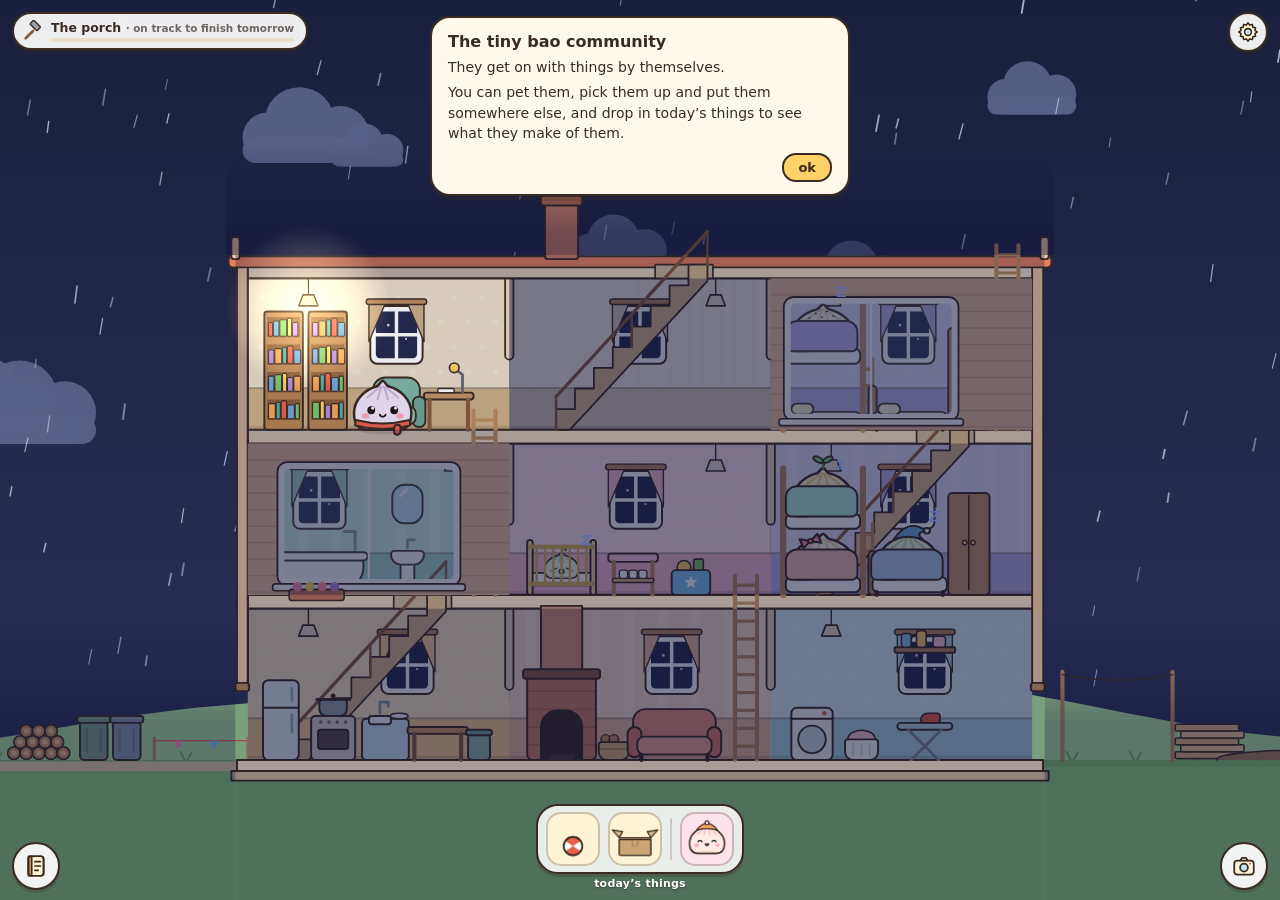
==== commit 5a46f30e: "Basketball: drop through the hoop behind the rim and net; one shot in four misses (v14) The rim and " ====
--- a/community/index.html
+++ b/community/index.html
@@ -9,7 +9,7 @@
   <link rel="apple-touch-icon" href="/lilbao_351.png">
   <link rel="icon" type="image/png" href="/lilbao_351.png">
   <title>tiny bao community</title>
-  <link rel="stylesheet" href="style.css?v=13">
+  <link rel="stylesheet" href="style.css?v=14">
 </head>
 <body>
   <canvas id="c" aria-label="A building full of tiny baos going about their day"></canvas>
@@ -94,6 +94,6 @@
     <input type="file" id="importFile" accept="application/json,.json" hidden>
   </div>
   </div>
-  <script type="module" src="js/main.js?v=13"></script>
+  <script type="module" src="js/main.js?v=14"></script>
 </body>
 </html>
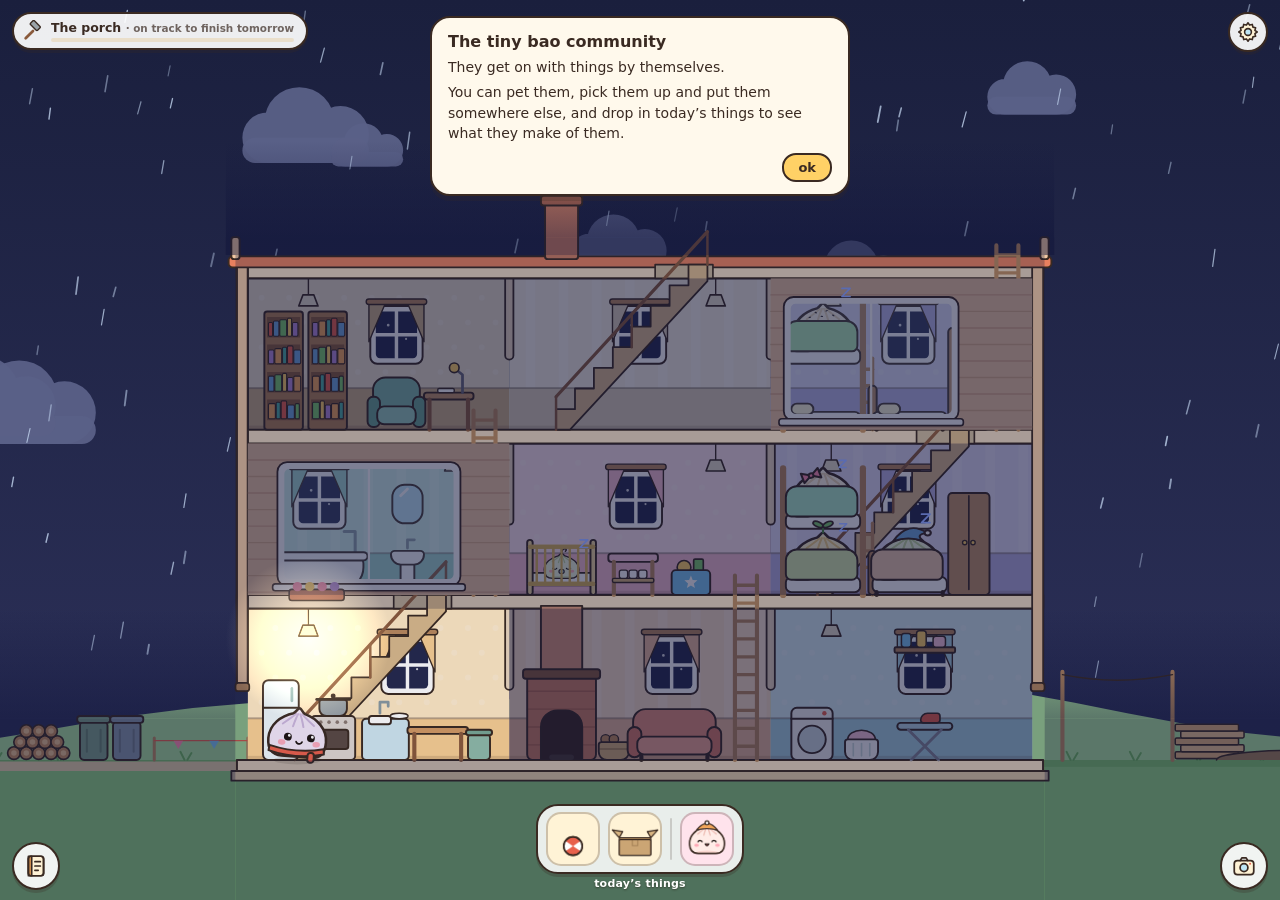
==== commit 6e73b0e0: "Volume sliders respond straight away in Safari (v15) The music slider cancelled its fade and restart" ====
--- a/community/index.html
+++ b/community/index.html
@@ -9,7 +9,7 @@
   <link rel="apple-touch-icon" href="/lilbao_351.png">
   <link rel="icon" type="image/png" href="/lilbao_351.png">
   <title>tiny bao community</title>
-  <link rel="stylesheet" href="style.css?v=14">
+  <link rel="stylesheet" href="style.css?v=15">
 </head>
 <body>
   <canvas id="c" aria-label="A building full of tiny baos going about their day"></canvas>
@@ -94,6 +94,6 @@
     <input type="file" id="importFile" accept="application/json,.json" hidden>
   </div>
   </div>
-  <script type="module" src="js/main.js?v=14"></script>
+  <script type="module" src="js/main.js?v=15"></script>
 </body>
 </html>
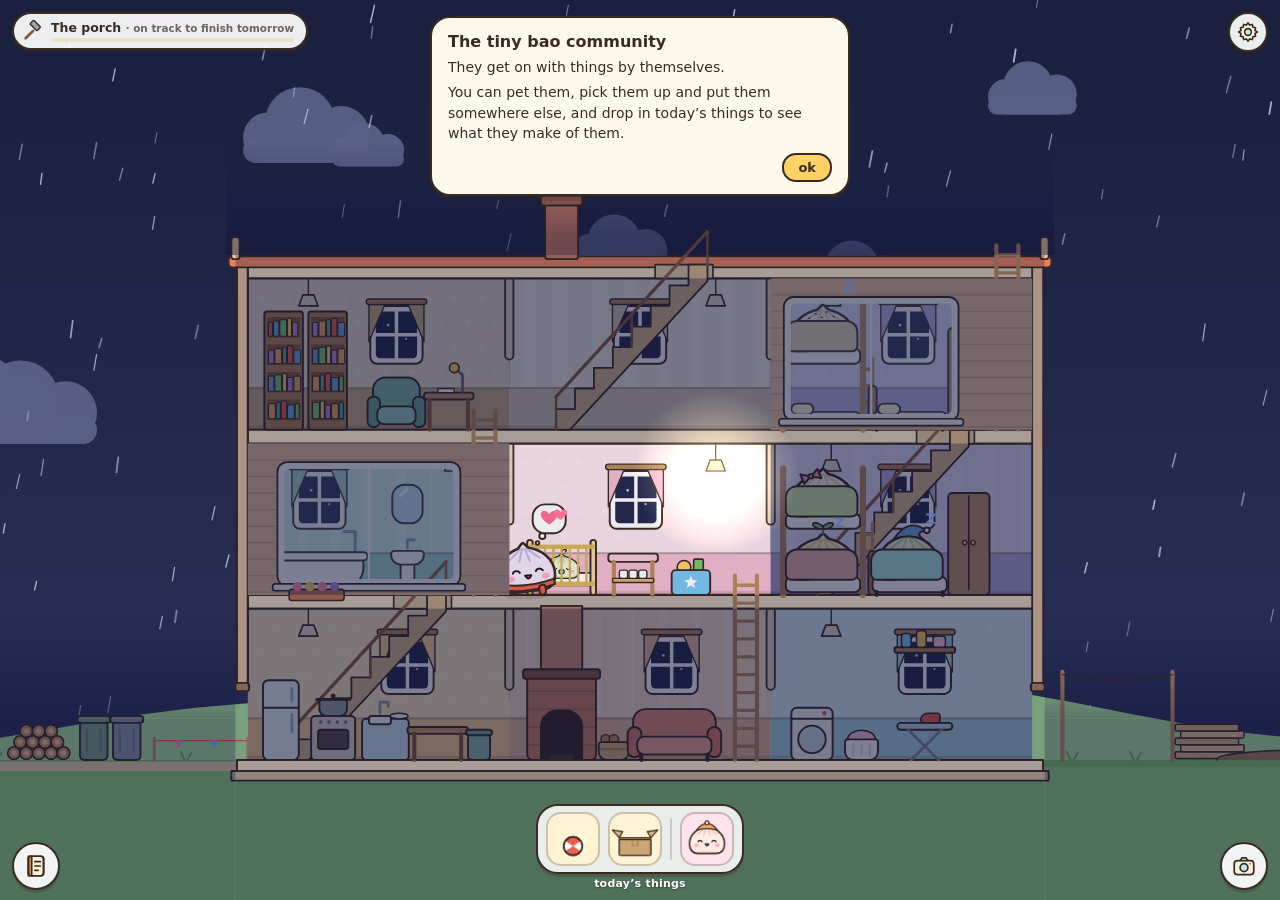
==== commit 78d957c3: "Move the community to the site root; the old landing page to /classic The community's files now sit " ====
--- a/community/index.html
+++ b/community/index.html
@@ -1,99 +1,13 @@
 <!DOCTYPE html>
 <html lang="en">
 <head>
-  <meta charset="UTF-8" />
-  <meta name="viewport" content="width=device-width, initial-scale=1.0, maximum-scale=1.0, user-scalable=no, viewport-fit=cover" />
-  <meta name="apple-mobile-web-app-title" content="tiny bao">
-  <meta name="apple-mobile-web-app-capable" content="yes">
-  <meta name="theme-color" content="#70D4F1">
-  <link rel="apple-touch-icon" href="/lilbao_351.png">
-  <link rel="icon" type="image/png" href="/lilbao_351.png">
-  <title>tiny bao community</title>
-  <link rel="stylesheet" href="style.css?v=15">
+  <meta charset="UTF-8">
+  <meta name="viewport" content="width=device-width, initial-scale=1.0">
+  <title>tiny bao</title>
+  <!-- The community moved to tinybao.com. Old bookmarks and home-screen icons land here and go straight on. -->
+  <meta http-equiv="refresh" content="0; url=/">
+  <script>location.replace('/' + location.search + location.hash);</script>
+  <style>body { margin: 0; min-height: 100vh; display: grid; place-items: center; background: #70D4F1; font-family: system-ui, sans-serif; color: #3a2a22; }</style>
 </head>
-<body>
-  <canvas id="c" aria-label="A building full of tiny baos going about their day"></canvas>
-  <button class="round" id="bSettings" aria-label="Settings" title="Settings"><svg viewBox="0 0 24 24"><path d="M12 2.8l1.6 2.3 2.7-.7.6 2.7 2.7.6-.7 2.7 2.3 1.6-2.3 1.6.7 2.7-2.7.6-.6 2.7-2.7-.7L12 21.2l-1.6-2.3-2.7.7-.6-2.7-2.7-.6.7-2.7L2.8 12l2.3-1.6-.7-2.7 2.7-.6.6-2.7 2.7.7z" fill="#FFF3D6"/><circle cx="12" cy="12" r="3.4" fill="#BFE6F5"/></svg><i class="dot" aria-hidden="true"></i></button>
-  <div id="settings" hidden>
-    <div class="bc st">
-      <h2>Settings</h2>
-      <div class="st-row"><span>Music</span><button class="spk" id="swMusic" aria-pressed="true" aria-label="Turn music on"><svg viewBox="0 0 24 24" aria-hidden="true"><path class="body" d="M3.5 9.2h3.8l4.9-4v13.6l-4.9-4H3.5z"/><path class="on" d="M15.6 9.4a3.6 3.6 0 0 1 0 5.2M18.2 6.8a7.3 7.3 0 0 1 0 10.4"/><path class="off" d="M15.8 9.6l4.8 4.8M20.6 9.6l-4.8 4.8"/></svg></button><input type="range" class="vol" id="volMusic" min="0" max="100" step="1" aria-label="Music volume"></div>
-      <div class="st-row"><span>Sound effects</span><button class="spk" id="swSound" aria-pressed="false" aria-label="Mute sound effects"><svg viewBox="0 0 24 24" aria-hidden="true"><path class="body" d="M3.5 9.2h3.8l4.9-4v13.6l-4.9-4H3.5z"/><path class="on" d="M15.6 9.4a3.6 3.6 0 0 1 0 5.2M18.2 6.8a7.3 7.3 0 0 1 0 10.4"/><path class="off" d="M15.8 9.6l4.8 4.8M20.6 9.6l-4.8 4.8"/></svg></button><input type="range" class="vol" id="volSound" min="0" max="100" step="1" aria-label="Sound effects volume"></div>
-      <h3>Updates</h3>
-      <div class="st-row"><span id="stVersion"></span><button id="stUpdate">check for updates</button></div>
-      <h3>Your community</h3>
-      <p class="st-note">Every bao, the house, the photos and the diary live in this browser only. Save a copy to keep them safe or to move them to another device.</p>
-      <div class="st-btns"><button id="stExport">save a copy</button><button id="stImport">restore from a copy</button></div>
-      <div class="cardBtns"><button id="stDone">done</button></div>
-    </div>
-  </div>
-  <button id="plans" aria-label="What the baos are building"></button>
-  <div id="plansCard" hidden><div class="bc pc" id="pcBody"></div></div>
-  <div id="tag" role="button" tabindex="0" hidden></div>
-  <div id="baoCard" hidden>
-    <div class="bc">
-      <canvas id="bcPic" width="160" height="140" aria-hidden="true"></canvas>
-      <h2 id="bcTitle"></h2>
-      <p id="bcAbout"></p>
-      <label class="bcName">Name <input id="bcName" maxlength="14" autocomplete="off" spellcheck="false"></label>
-      <div id="bcSwatches" role="radiogroup" aria-label="Colour"></div>
-      <p id="bcErr"></p>
-      <div class="cardBtns"><button id="bcCancel">not now</button><button id="bcOk">done</button></div>
-    </div>
-  </div>
-  <div id="photoView" hidden>
-    <img id="pvImg" alt="A photo of the community">
-    <div class="pvBar"><span id="pvWhen"></span><span class="pvBtns"><button id="pvDel">delete</button><button id="pvClose" aria-label="Close"><svg viewBox="0 0 24 24" width="16" height="16"><path d="M5 5l14 14M19 5L5 19" stroke="currentColor" stroke-width="3" stroke-linecap="round"/></svg></button></span></div>
-  </div>
-  <div id="hint" hidden></div>
-
-  <div id="card" hidden>
-    <h2 id="cardTitle"></h2>
-    <div id="cardBody"></div>
-    <div class="cardBtns"><button id="cardDiary" hidden>read the diary</button><button id="cardOk">ok</button></div>
-  </div>
-
-  <div id="bar">
-    <button class="round" id="bDiary" title="Diary" aria-label="Open the diary"><i class="dot" aria-hidden="true"></i>
-      <svg viewBox="0 0 24 24"><rect x="5" y="3" width="14" height="18" rx="2.5" fill="#FFF3D6"/><path d="M5 3h3v18H5z" fill="#F2A65A"/><path d="M11 8h5M11 12h5M11 16h3"/><rect x="5" y="3" width="14" height="18" rx="2.5" fill="none"/></svg>
-    </button>
-    <div id="tray">
-      <div id="slots"></div>
-      <div id="trayNote">today’s things</div>
-    </div>
-    <div class="right">
-      <button class="round" id="bCam" title="Camera" aria-label="Take a photo">
-        <svg viewBox="0 0 24 24"><rect x="3" y="7" width="18" height="13" rx="3" fill="#FFF3D6"/><path d="M8.5 7l1.5-2.5h4L15.5 7"/><circle cx="12" cy="13.5" r="3.6" fill="#BFE6F5"/><circle cx="17.6" cy="10" r=".9" fill="#E8604C" stroke="none"/></svg>
-      </button>
-    </div>
-  </div>
-
-  <div id="diary" hidden>
-    <div class="table" id="nbTable">
-      <svg class="prop stain" viewBox="0 0 120 120" aria-hidden="true"><circle cx="60" cy="60" r="34" fill="none" stroke="#9A6542" stroke-width="5" opacity=".55"/></svg>
-      <svg class="prop pencil" viewBox="0 0 150 40" aria-hidden="true" fill="none" stroke="#3A2E2A" stroke-width="2.2" stroke-linejoin="round"><rect x="20" y="12" width="104" height="14" rx="2" fill="#F2C14E"/><path d="M124 12 L142 19 L124 26 Z" fill="#F1D9B5"/><path d="M137 17 L142 19 L137 21 Z" fill="#3A2E2A"/><rect x="6" y="12" width="14" height="14" rx="3" fill="#E58C9A"/></svg>
-      <div class="nb" id="nb">
-        <div class="rings" aria-hidden="true"><i></i><i></i><i></i><i></i><i></i><i></i><i></i><i></i><i></i><i></i><i></i><i></i></div>
-        <div class="sheet" id="nbSheet"></div>
-        <button class="ribbon" id="nbRibbon" aria-label="Back to today" title="Back to today"><i></i></button>
-      </div>
-      <div class="cover" id="nbCover" hidden>
-        <svg class="prop mug" viewBox="0 0 110 110" aria-hidden="true" fill="none" stroke="#3A2E2A" stroke-width="2.5"><circle cx="55" cy="55" r="40" fill="#E8DCCB"/><circle cx="55" cy="55" r="30" fill="#7A4A30"/><path d="M44 44 C 48 40, 54 40, 58 44" stroke="#F4EEE2" stroke-width="2" opacity=".6"/></svg>
-        <button class="closed" id="nbOpen" aria-label="Open the diary: there is a new page">
-          <span class="spine" aria-hidden="true"></span><span class="band" aria-hidden="true"></span>
-          <span class="label"><b id="nbCoverName">The diary</b><small>private!! (sort of)</small></span>
-          <svg class="coverBao" width="80" height="70" viewBox="0 0 80 70" aria-hidden="true" fill="none" stroke="#3A2E2A" stroke-width="2.5" stroke-linecap="round" stroke-linejoin="round"><path d="M8 60 C 4 40, 18 22, 34 18 C 37 12, 43 12, 46 18 C 62 22, 76 40, 72 60 Z" fill="#FFF3DC"/><path d="M34 18 C 36 26, 44 26, 46 18" stroke-width="1.8"/><path d="M30 42 L32 42.4 M48 42 L50 42.4" stroke-width="3.4"/><path d="M36 48 C 38 51, 42 51, 44 48"/><circle cx="24" cy="48" r="4" fill="#F2A7A7" stroke="none"/><circle cx="56" cy="48" r="4" fill="#F2A7A7" stroke="none"/></svg>
-          <span class="sticky" aria-hidden="true">new<br>page!</span>
-          <span class="cribbon" aria-hidden="true"></span>
-        </button>
-        <p class="tapRead">tap to read</p>
-      </div>
-      <div class="picker" id="nbPicker" hidden><div class="pk" id="nbPick" role="dialog" aria-label="Choose a day"></div></div>
-      <p class="closeHint">tap the table to close</p>
-    </div>
-    <input type="file" id="importFile" accept="application/json,.json" hidden>
-  </div>
-  </div>
-  <script type="module" src="js/main.js?v=15"></script>
-</body>
+<body><p>The baos have moved to <a href="/">tinybao.com</a>.</p></body>
 </html>
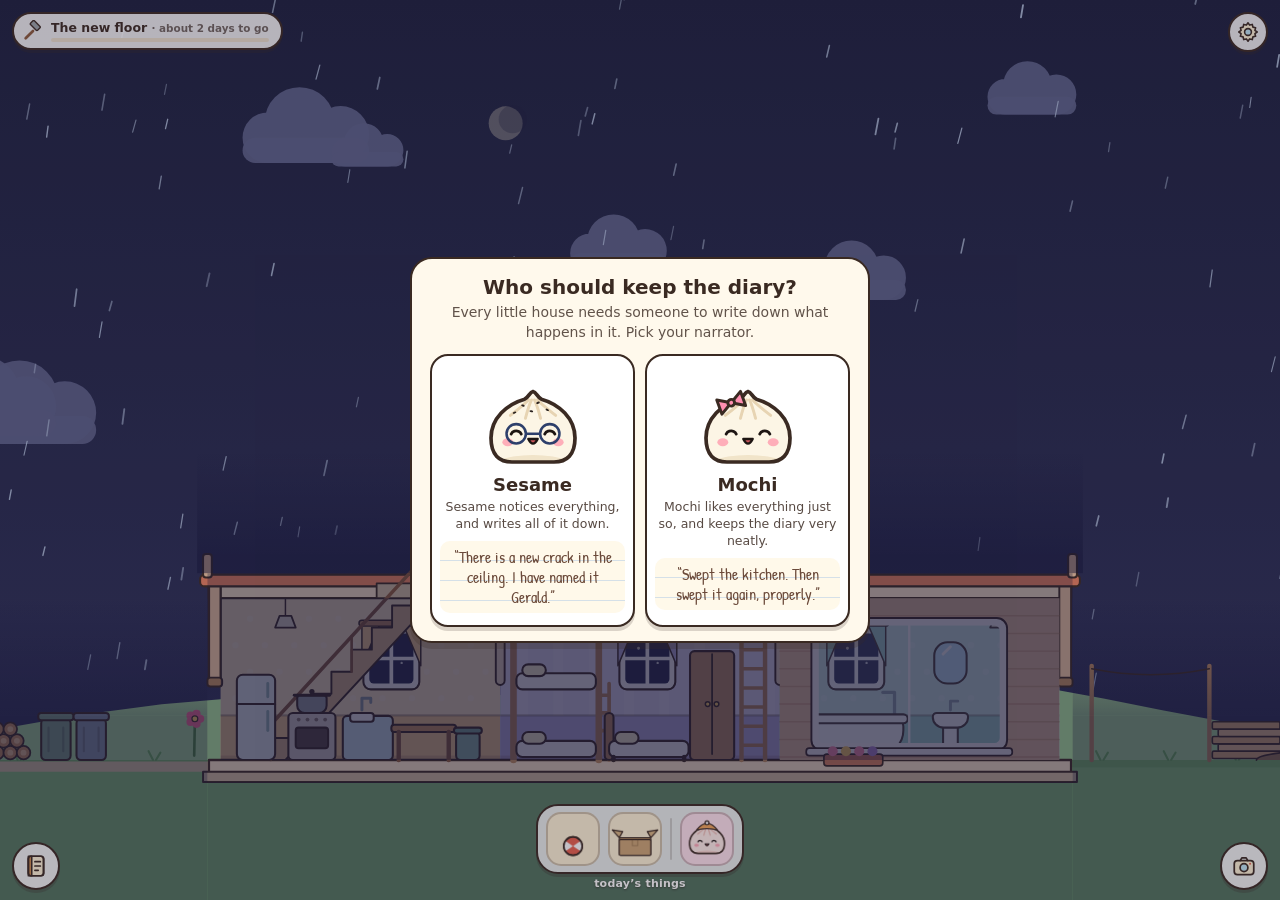
==== commit 3bd66ec4: "A new app icon: a sleepy bao at the window (v16) The visitor's own artwork, as the home-screen icon " ====
--- a/community/index.html
+++ b/community/index.html
@@ -4,6 +4,7 @@
   <meta charset="UTF-8">
   <meta name="viewport" content="width=device-width, initial-scale=1.0">
   <title>tiny bao</title>
+  <link rel="apple-touch-icon" href="/icons/apple-touch-icon.png">
   <!-- The community moved to tinybao.com. Old bookmarks and home-screen icons land here and go straight on. -->
   <meta http-equiv="refresh" content="0; url=/">
   <script>location.replace('/' + location.search + location.hash);</script>
